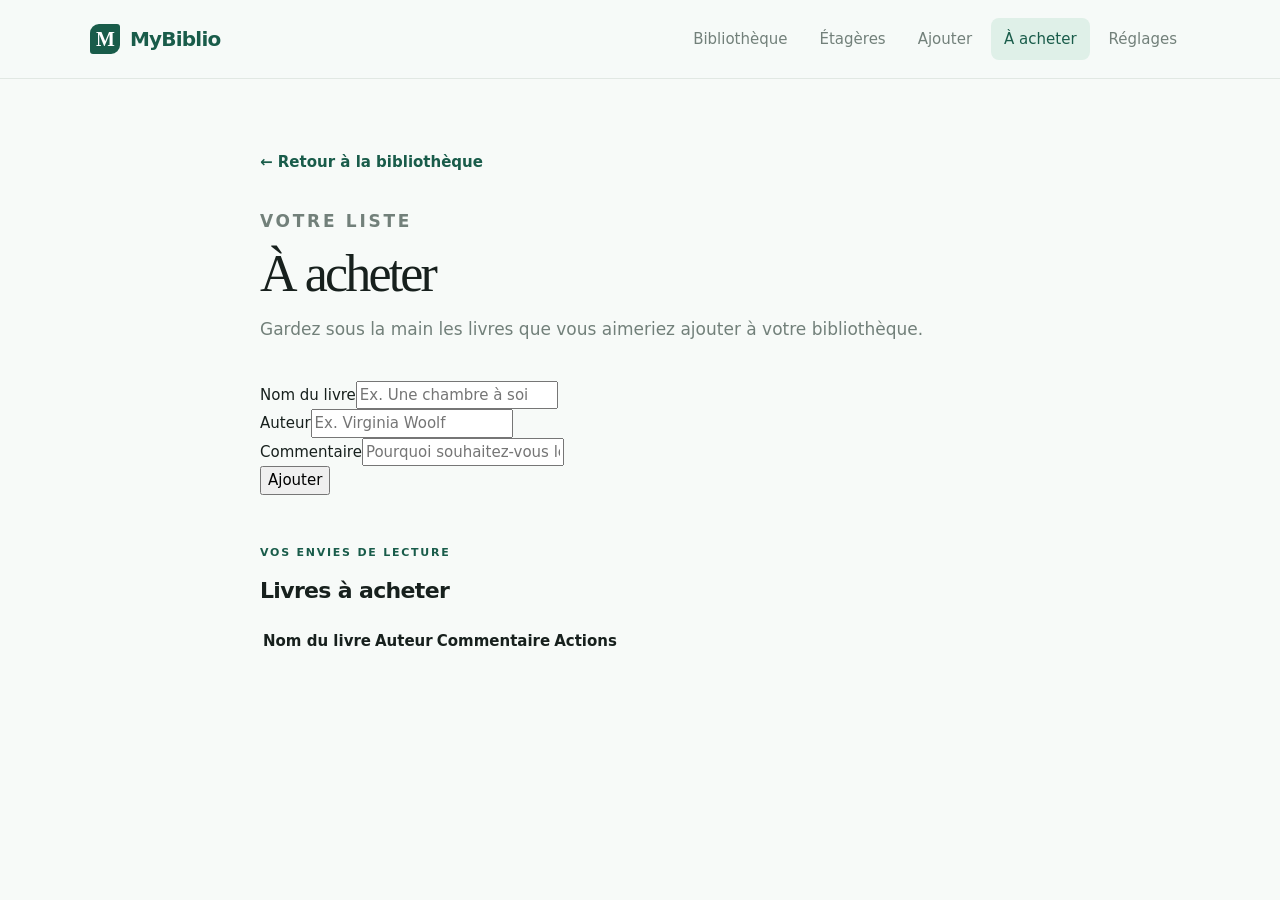
==== acheter.html @ f29f2131 "Add À acheter page" ====
<!doctype html>
<html lang="fr">
<head><meta charset="utf-8"><meta name="viewport" content="width=device-width,initial-scale=1"><title>MyBiblio — À acheter</title><link rel="stylesheet" href="styles.css"></head>
<body data-page="buy">
  <header class="site-header"><div class="container header-inner"><a class="brand" href="index.html"><span class="brand-mark">M</span> MyBiblio</a><nav aria-label="Navigation principale"><a data-nav="search" href="index.html">Bibliothèque</a><a data-nav="shelves" href="shelves.html">Étagères</a><a data-nav="add" href="add.html">Ajouter</a><a data-nav="buy" href="acheter.html">À acheter</a><a data-nav="settings" href="settings.html">Réglages</a></nav></div></header>
  <main class="container narrow purchase-page main-content">
    <a class="back-link" href="index.html">← Retour à la bibliothèque</a>
    <section class="page-intro"><p class="eyebrow">VOTRE LISTE</p><h1>À acheter</h1><p class="intro">Gardez sous la main les livres que vous aimeriez ajouter à votre bibliothèque.</p></section>
    <form id="purchase-form" class="purchase-form">
      <div class="field"><label for="purchase-title">Nom du livre</label><input id="purchase-title" name="title" required maxlength="160" placeholder="Ex. Une chambre à soi"></div>
      <div class="field"><label for="purchase-author">Auteur</label><input id="purchase-author" name="author" maxlength="120" placeholder="Ex. Virginia Woolf"></div>
      <div class="field"><label for="purchase-comment">Commentaire</label><input id="purchase-comment" name="comment" maxlength="300" placeholder="Pourquoi souhaitez-vous le lire ?"></div>
      <button class="button-primary" type="submit">Ajouter</button>
      <p id="purchase-message" class="form-message" role="status" aria-live="polite"></p>
    </form>
    <section aria-labelledby="purchase-list-title"><div class="section-heading"><div><p class="eyebrow">VOS ENVIES DE LECTURE</p><h2 id="purchase-list-title">Livres à acheter</h2></div><span id="purchase-count" class="muted"></span></div><div class="purchase-table-wrap"><table class="purchase-table"><thead><tr><th>Nom du livre</th><th>Auteur</th><th>Commentaire</th><th><span class="sr-only">Actions</span></th></tr></thead><tbody id="purchase-list"></tbody></table></div></section>
  </main>
  <script type="module" src="app.js"></script>
</body>
</html>
---- styles.css ----
:root { --ink:#17201d; --muted:#72807a; --line:#e1e8e3; --paper:#f7faf8; --green:#195c4a; --mint:#dff0e8; --orange:#e99a5b; }
* { box-sizing:border-box; }
body { margin:0; color:var(--ink); background:var(--paper); font:15px/1.5 Inter,ui-sans-serif,system-ui,-apple-system,"Segoe UI",sans-serif; }
a { color:inherit; text-decoration:none; } button,input,select { font:inherit; } button { cursor:pointer; }
.container { width:min(1100px,calc(100% - 40px)); margin:auto; }.narrow { max-width:760px; }.site-header { background:rgba(247,250,248,.94); border-bottom:1px solid var(--line); }.header-inner { min-height:78px; display:flex; align-items:center; justify-content:space-between; gap:32px; }.brand { color:var(--green); font-size:20px; font-weight:750; letter-spacing:-.04em; display:flex; align-items:center; gap:10px; }.brand-mark { display:grid; place-items:center; width:30px; height:30px; color:white; background:var(--green); border-radius:9px 3px 9px 3px; font-family:Georgia,serif; }.header-inner nav { display:flex; gap:6px; }.header-inner nav a { color:var(--muted); padding:10px 13px; border-radius:8px; }.header-inner nav a:hover,.header-inner nav a.active { color:var(--green); background:var(--mint); }.main-content { padding:72px 0 96px; }.hero { text-align:center; max-width:720px; margin:0 auto 90px; }.eyebrow { margin:0 0 13px; color:var(--green); font-size:11px; font-weight:800; letter-spacing:.16em; }.hero h1,.page-intro h1 { margin:0; font:500 clamp(42px,6vw,68px)/1.02 Georgia,serif; letter-spacing:-.055em; }.hero h1 em { color:var(--green); font-style:italic; }.intro,.page-intro p { color:var(--muted); font-size:17px; }.search-box { display:flex; align-items:center; gap:12px; text-align:left; margin:34px auto 13px; padding:7px 18px; max-width:600px; background:#fff; border:1px solid var(--line); border-radius:13px; box-shadow:0 12px 30px #244b3a0c; }.search-box span { color:var(--green); font-size:27px; }.search-box input { width:100%; border:0; outline:0; background:transparent; padding:13px 0; font-size:16px; }.search-footer { display:flex; justify-content:space-between; max-width:600px; margin:auto; color:var(--muted); font-size:13px; }.small-link { color:var(--green); font-weight:700; }.section-heading { display:flex; align-items:end; justify-content:space-between; gap:15px; margin-bottom:20px; }.section-heading h2,.settings-card h2 { margin:0; font-size:22px; letter-spacing:-.03em; }.count-pill { color:var(--green); background:var(--mint); padding:5px 11px; border-radius:20px; font-size:12px; }.book-grid { display:grid; grid-template-columns:repeat(2,minmax(0,1fr)); gap:14px; }.book-card { display:flex; gap:16px; padding:16px; background:#fff; border:1px solid var(--line); border-radius:12px; min-height:150px; }.book-cover { flex:0 0 62px; height:88px; display:grid; place-items:center; color:#fff; background:var(--cover); border-radius:4px 9px 9px 4px; font:28px Georgia,serif; box-shadow:4px 5px 0 #00000012; }.book-info { min-width:0; }.book-info h3 { margin:2px 0 5px; font:600 18px/1.2 Georgia,serif; }.author { margin:0 0 18px; color:var(--muted); }.book-meta { display:flex; flex-wrap:wrap; align-items:center; gap:8px; color:var(--muted); font-size:12px; }.status { padding:4px 8px; border-radius:5px; }.status-read { color:#21664e; background:#e0f3e8; }.status-reading { color:#9a5b1f; background:#fff0dc; }.status-to-read { color:#5f4d94; background:#eee8ff; }.empty-state { grid-column:1/-1; padding:40px 20px; text-align:center; color:var(--muted); border:1px dashed var(--line); border-radius:12px; }.empty-state strong { color:var(--ink); }.page-intro { margin-bottom:38px; }.page-intro h1 { font-size:52px; }.form-card,.settings-card { padding:30px; background:#fff; border:1px solid var(--line); border-radius:13px; margin-bottom:20px; }.form-card label { display:block; margin:18px 0 7px; font-weight:700; }.form-card label:first-child { margin-top:0; }.form-card label span { color:#c45d43; }.form-card input,.form-card select,.inline-form input { width:100%; padding:13px 14px; border:1px solid var(--line); border-radius:8px; outline:none; background:#fff; }.form-card input:focus,.form-card select:focus,.inline-form input:focus { border-color:var(--green); box-shadow:0 0 0 3px var(--mint); }.primary-button,.secondary-button { border:0; border-radius:8px; padding:12px 18px; font-weight:700; }.primary-button { width:100%; margin-top:26px; color:#fff; background:var(--green); }.primary-button:hover { background:#104837; }.secondary-button { color:var(--green); background:var(--mint); }.form-message { color:#217052; min-height:20px; }.shelves-layout { display:grid; grid-template-columns:270px 1fr; gap:40px; }.shelf-menu { display:flex; flex-direction:column; gap:5px; }.shelf-item { display:flex; justify-content:space-between; padding:13px 14px; color:var(--muted); background:none; border:0; border-radius:8px; text-align:left; }.shelf-item.selected,.shelf-item:hover { color:var(--green); background:var(--mint); }.shelf-item span { display:flex; align-items:center; gap:9px; }.shelf-item i,.settings-list i { width:9px; height:9px; display:inline-block; border-radius:50%; }.shelf-item b { font-size:12px; }.shelf-heading { align-items:start; }.shelf-heading p { margin:5px 0 0; color:var(--muted); font-size:13px; }.settings-list { list-style:none; padding:0; margin:0 0 18px; }.settings-list li { display:flex; justify-content:space-between; padding:13px 0; border-bottom:1px solid var(--line); }.settings-list li span { display:flex; gap:9px; align-items:center; }.inline-form { display:flex; gap:9px; }.text-button { padding:0; border:0; background:none; font-size:12px; font-weight:700; }.danger { color:#b75445; }.site-footer { padding:22px 0; color:var(--muted); border-top:1px solid var(--line); font-size:12px; }.back-link { display:inline-block; margin-bottom:35px; color:var(--green); font-weight:700; }
@media(max-width:700px) { .container { width:min(100% - 28px,1100px); }.header-inner { min-height:65px; }.header-inner nav { gap:0; }.header-inner nav a { padding:8px 6px; font-size:12px; }.brand { font-size:17px; }.main-content { padding:48px 0; }.hero { margin-bottom:60px; }.book-grid,.shelves-layout { grid-template-columns:1fr; }.shelves-layout { gap:24px; }.shelf-menu { display:grid; grid-template-columns:1fr 1fr; }.shelf-item { font-size:12px; }.form-card,.settings-card { padding:21px; } }
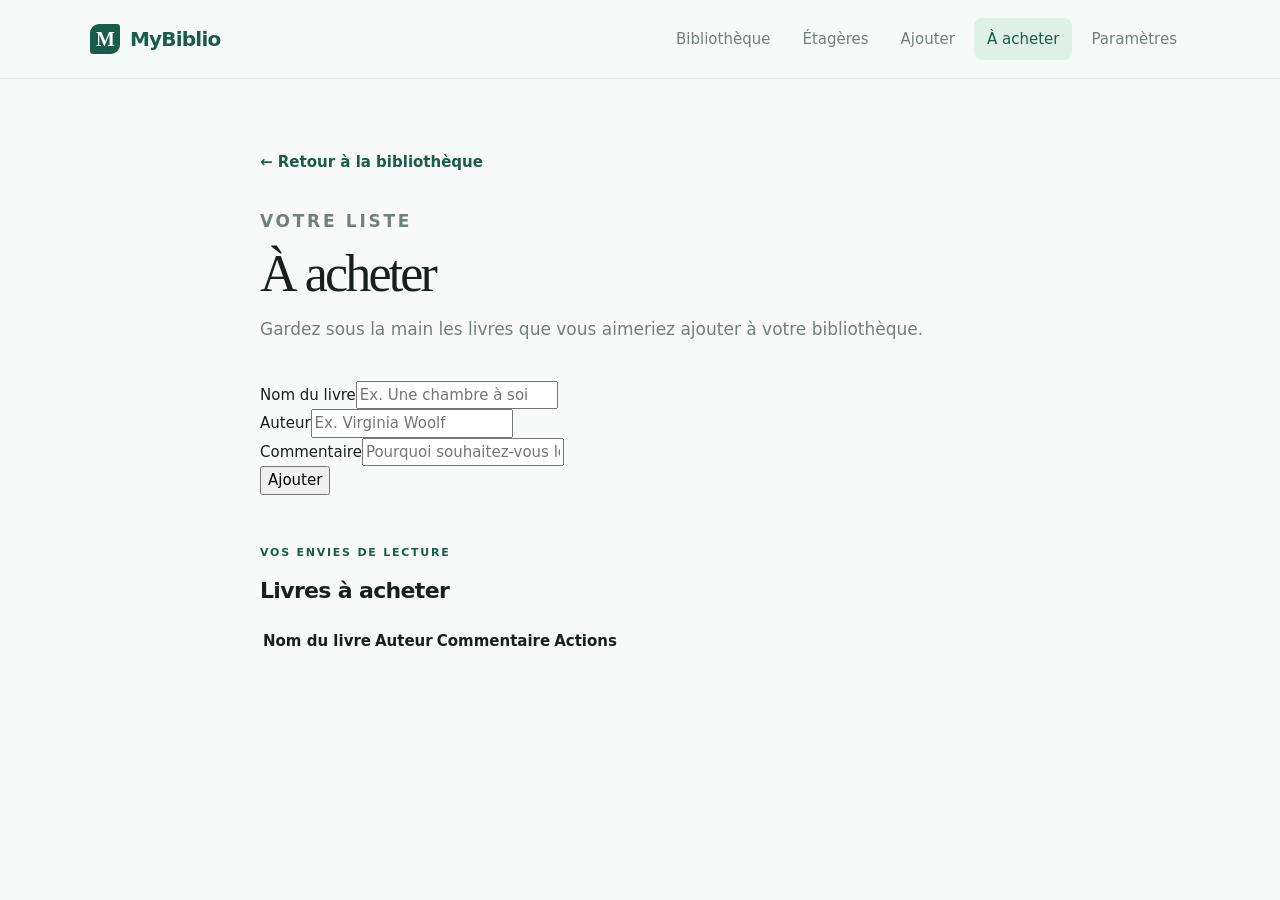
==== commit 4d3529f5: "Update acheter.html" ====
--- a/acheter.html
+++ b/acheter.html
@@ -2,7 +2,7 @@
 <html lang="fr">
 <head><meta charset="utf-8"><meta name="viewport" content="width=device-width,initial-scale=1"><title>MyBiblio — À acheter</title><link rel="stylesheet" href="styles.css"></head>
 <body data-page="buy">
-  <header class="site-header"><div class="container header-inner"><a class="brand" href="index.html"><span class="brand-mark">M</span> MyBiblio</a><nav aria-label="Navigation principale"><a data-nav="search" href="index.html">Bibliothèque</a><a data-nav="shelves" href="shelves.html">Étagères</a><a data-nav="add" href="add.html">Ajouter</a><a data-nav="buy" href="acheter.html">À acheter</a><a data-nav="settings" href="settings.html">Réglages</a></nav></div></header>
+  <header class="site-header"><div class="container header-inner"><a class="brand" href="index.html"><span class="brand-mark">M</span> MyBiblio</a><nav aria-label="Navigation principale"><a data-nav="search" href="index.html">Bibliothèque</a><a data-nav="shelves" href="shelves.html">Étagères</a><a data-nav="add" href="add.html">Ajouter</a><a data-nav="buy" href="acheter.html">À acheter</a><a data-nav="settings" href="settings.html">Paramètres</a></nav></div></header>
   <main class="container narrow purchase-page main-content">
     <a class="back-link" href="index.html">← Retour à la bibliothèque</a>
     <section class="page-intro"><p class="eyebrow">VOTRE LISTE</p><h1>À acheter</h1><p class="intro">Gardez sous la main les livres que vous aimeriez ajouter à votre bibliothèque.</p></section>
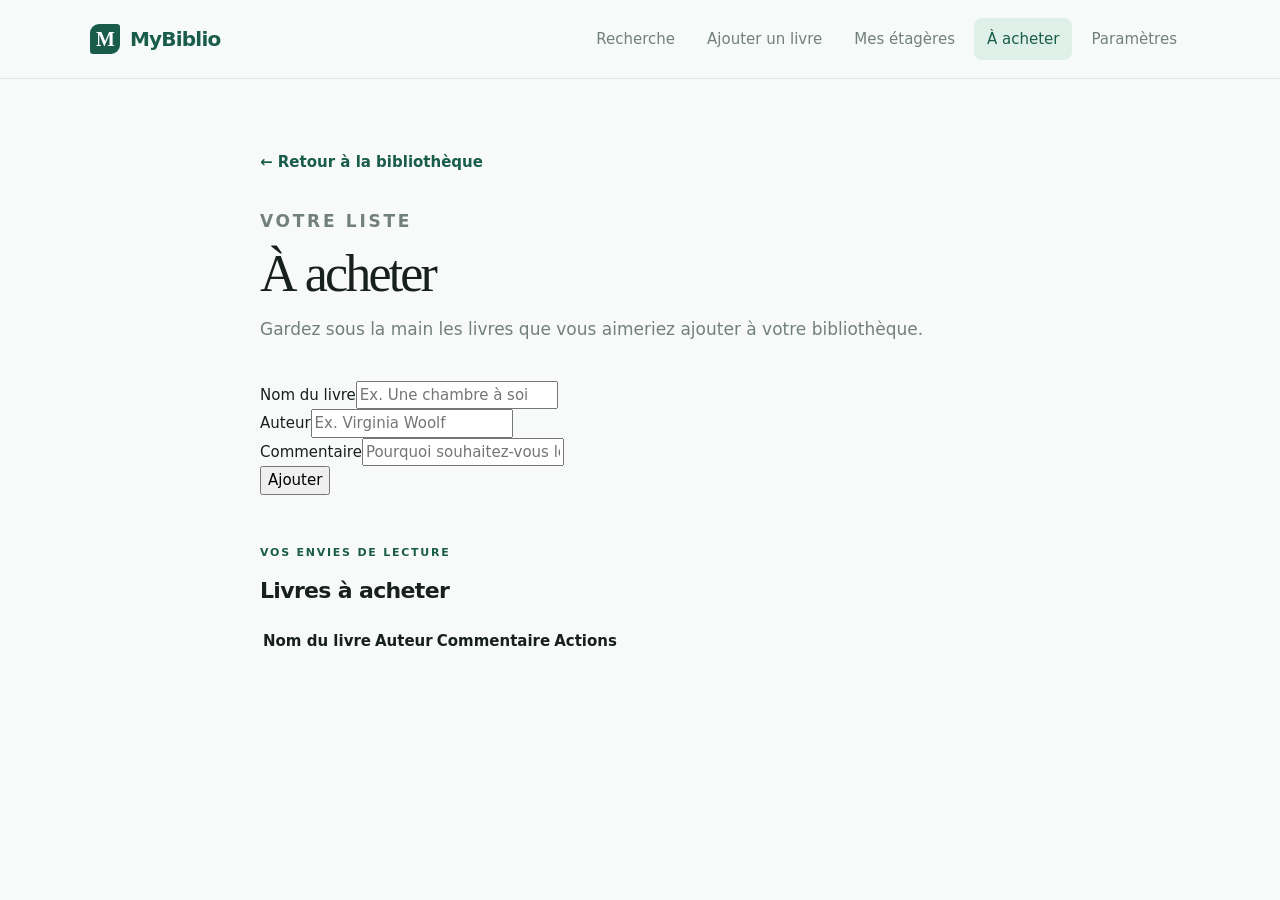
==== commit 10a333fb: "Update navigation links in acheter.html" ====
--- a/acheter.html
+++ b/acheter.html
@@ -2,7 +2,7 @@
 <html lang="fr">
 <head><meta charset="utf-8"><meta name="viewport" content="width=device-width,initial-scale=1"><title>MyBiblio — À acheter</title><link rel="stylesheet" href="styles.css"></head>
 <body data-page="buy">
-  <header class="site-header"><div class="container header-inner"><a class="brand" href="index.html"><span class="brand-mark">M</span> MyBiblio</a><nav aria-label="Navigation principale"><a data-nav="search" href="index.html">Bibliothèque</a><a data-nav="shelves" href="shelves.html">Étagères</a><a data-nav="add" href="add.html">Ajouter</a><a data-nav="buy" href="acheter.html">À acheter</a><a data-nav="settings" href="settings.html">Paramètres</a></nav></div></header>
+  <header class="site-header"><div class="container header-inner"><a class="brand" href="index.html"><span class="brand-mark">M</span> MyBiblio</a><nav aria-label="Navigation principale"><a data-nav="search" href="index.html">Recherche</a><a data-nav="add" href="add.html">Ajouter un livre</a><a data-nav="shelves" href="shelves.html">Mes étagères</a><a data-nav="buy" href="acheter.html">À acheter</a><a data-nav="settings" href="settings.html">Paramètres</a></nav></div></header>
   <main class="container narrow purchase-page main-content">
     <a class="back-link" href="index.html">← Retour à la bibliothèque</a>
     <section class="page-intro"><p class="eyebrow">VOTRE LISTE</p><h1>À acheter</h1><p class="intro">Gardez sous la main les livres que vous aimeriez ajouter à votre bibliothèque.</p></section>
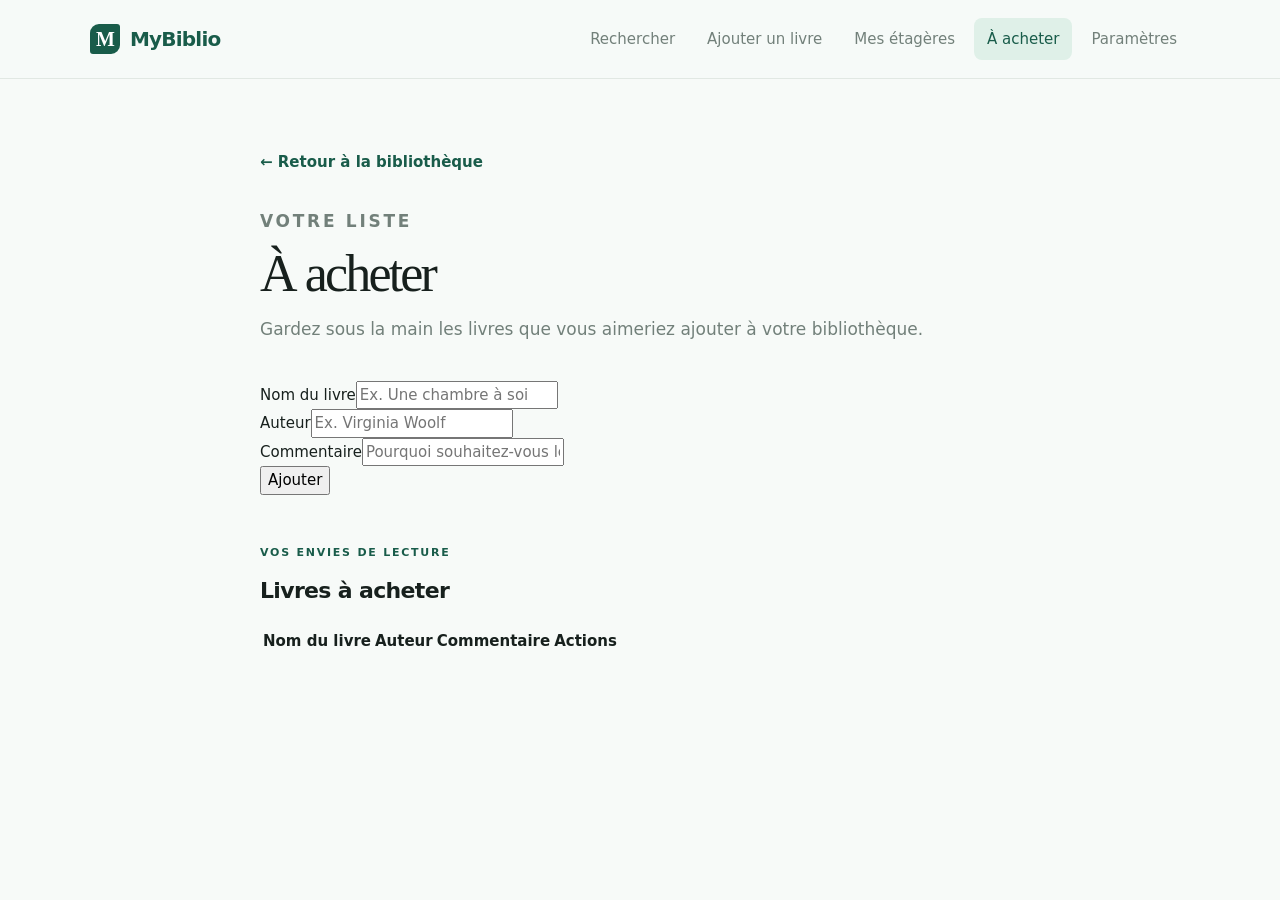
==== commit c0b841ac: "Update acheter.html" ====
--- a/acheter.html
+++ b/acheter.html
@@ -2,7 +2,7 @@
 <html lang="fr">
 <head><meta charset="utf-8"><meta name="viewport" content="width=device-width,initial-scale=1"><title>MyBiblio — À acheter</title><link rel="stylesheet" href="styles.css"></head>
 <body data-page="buy">
-  <header class="site-header"><div class="container header-inner"><a class="brand" href="index.html"><span class="brand-mark">M</span> MyBiblio</a><nav aria-label="Navigation principale"><a data-nav="search" href="index.html">Recherche</a><a data-nav="add" href="add.html">Ajouter un livre</a><a data-nav="shelves" href="shelves.html">Mes étagères</a><a data-nav="buy" href="acheter.html">À acheter</a><a data-nav="settings" href="settings.html">Paramètres</a></nav></div></header>
+  <header class="site-header"><div class="container header-inner"><a class="brand" href="index.html"><span class="brand-mark">M</span> MyBiblio</a><nav aria-label="Navigation principale"><a data-nav="search" href="index.html">Rechercher</a><a data-nav="add" href="add.html">Ajouter un livre</a><a data-nav="shelves" href="shelves.html">Mes étagères</a><a data-nav="buy" href="acheter.html">À acheter</a><a data-nav="settings" href="settings.html">Paramètres</a></nav></div></header>
   <main class="container narrow purchase-page main-content">
     <a class="back-link" href="index.html">← Retour à la bibliothèque</a>
     <section class="page-intro"><p class="eyebrow">VOTRE LISTE</p><h1>À acheter</h1><p class="intro">Gardez sous la main les livres que vous aimeriez ajouter à votre bibliothèque.</p></section>
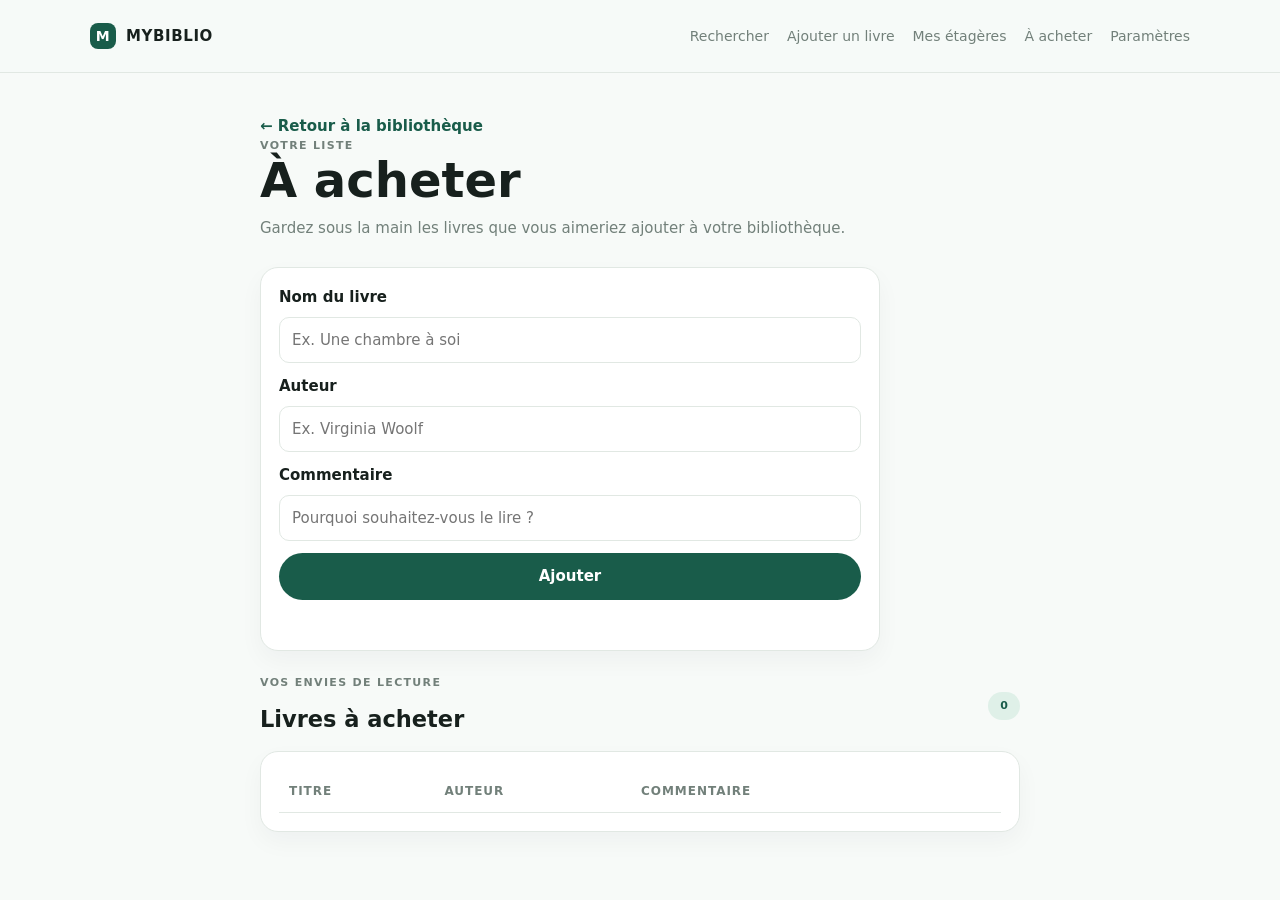
==== commit 7b938219: "Uniformiser le menu de navigation sur acheter.html" ====
--- a/acheter.html
+++ b/acheter.html
@@ -1,20 +1,76 @@
 <!doctype html>
 <html lang="fr">
-<head><meta charset="utf-8"><meta name="viewport" content="width=device-width,initial-scale=1"><title>MyBiblio — À acheter</title><link rel="stylesheet" href="styles.css"></head>
+<head>
+  <meta charset="utf-8">
+  <meta name="viewport" content="width=device-width,initial-scale=1">
+  <title>MyBiblio — À acheter</title>
+  <link rel="stylesheet" href="styles.css">
+</head>
 <body data-page="buy">
-  <header class="site-header"><div class="container header-inner"><a class="brand" href="index.html"><span class="brand-mark">M</span> MyBiblio</a><nav aria-label="Navigation principale"><a data-nav="search" href="index.html">Rechercher</a><a data-nav="add" href="add.html">Ajouter un livre</a><a data-nav="shelves" href="shelves.html">Mes étagères</a><a data-nav="buy" href="acheter.html">À acheter</a><a data-nav="settings" href="settings.html">Paramètres</a></nav></div></header>
+  <header class="site-header">
+    <div class="container header-inner">
+      <a class="brand" href="index.html">
+        <span class="brand-mark">M</span> MyBiblio
+      </a>
+      <nav aria-label="Navigation principale">
+        <a href="index.html" data-nav="search">Rechercher</a>
+        <a href="add.html" data-nav="add">Ajouter un livre</a>
+        <a href="shelves.html" data-nav="shelves">Mes étagères</a>
+        <a href="acheter.html" data-nav="buy">À acheter</a>
+        <a href="settings.html" data-nav="settings">Paramètres</a>
+      </nav>
+    </div>
+  </header>
+
   <main class="container narrow purchase-page main-content">
     <a class="back-link" href="index.html">← Retour à la bibliothèque</a>
-    <section class="page-intro"><p class="eyebrow">VOTRE LISTE</p><h1>À acheter</h1><p class="intro">Gardez sous la main les livres que vous aimeriez ajouter à votre bibliothèque.</p></section>
+    <section class="page-intro">
+      <p class="eyebrow">VOTRE LISTE</p>
+      <h1>À acheter</h1>
+      <p class="intro">Gardez sous la main les livres que vous aimeriez ajouter à votre bibliothèque.</p>
+    </section>
+
     <form id="purchase-form" class="purchase-form">
-      <div class="field"><label for="purchase-title">Nom du livre</label><input id="purchase-title" name="title" required maxlength="160" placeholder="Ex. Une chambre à soi"></div>
-      <div class="field"><label for="purchase-author">Auteur</label><input id="purchase-author" name="author" maxlength="120" placeholder="Ex. Virginia Woolf"></div>
-      <div class="field"><label for="purchase-comment">Commentaire</label><input id="purchase-comment" name="comment" maxlength="300" placeholder="Pourquoi souhaitez-vous le lire ?"></div>
+      <div class="field">
+        <label for="purchase-title">Nom du livre</label>
+        <input id="purchase-title" name="title" required maxlength="160" placeholder="Ex. Une chambre à soi">
+      </div>
+      <div class="field">
+        <label for="purchase-author">Auteur</label>
+        <input id="purchase-author" name="author" maxlength="120" placeholder="Ex. Virginia Woolf">
+      </div>
+      <div class="field">
+        <label for="purchase-comment">Commentaire</label>
+        <input id="purchase-comment" name="comment" maxlength="300" placeholder="Pourquoi souhaitez-vous le lire ?">
+      </div>
       <button class="button-primary" type="submit">Ajouter</button>
       <p id="purchase-message" class="form-message" role="status" aria-live="polite"></p>
     </form>
-    <section aria-labelledby="purchase-list-title"><div class="section-heading"><div><p class="eyebrow">VOS ENVIES DE LECTURE</p><h2 id="purchase-list-title">Livres à acheter</h2></div><span id="purchase-count" class="muted"></span></div><div class="purchase-table-wrap"><table class="purchase-table"><thead><tr><th>Nom du livre</th><th>Auteur</th><th>Commentaire</th><th><span class="sr-only">Actions</span></th></tr></thead><tbody id="purchase-list"></tbody></table></div></section>
+
+    <section aria-labelledby="purchase-list-title">
+      <div class="section-heading">
+        <div>
+          <p class="eyebrow">VOS ENVIES DE LECTURE</p>
+          <h2 id="purchase-list-title">Livres à acheter</h2>
+        </div>
+        <span id="purchase-count" class="count-pill">0</span>
+      </div>
+      <div class="purchase-table-wrap">
+        <table class="purchase-table">
+          <thead>
+            <tr>
+              <th>Titre</th>
+              <th>Auteur</th>
+              <th>Commentaire</th>
+              <th aria-label="Actions"></th>
+            </tr>
+          </thead>
+          <tbody id="purchase-list"></tbody>
+        </table>
+      </div>
+    </section>
   </main>
+
   <script type="module" src="app.js"></script>
 </body>
 </html>
--- a/styles.css
+++ b/styles.css
@@ -1,6 +1,317 @@
-:root { --ink:#17201d; --muted:#72807a; --line:#e1e8e3; --paper:#f7faf8; --green:#195c4a; --mint:#dff0e8; --orange:#e99a5b; }
-* { box-sizing:border-box; }
-body { margin:0; color:var(--ink); background:var(--paper); font:15px/1.5 Inter,ui-sans-serif,system-ui,-apple-system,"Segoe UI",sans-serif; }
-a { color:inherit; text-decoration:none; } button,input,select { font:inherit; } button { cursor:pointer; }
-.container { width:min(1100px,calc(100% - 40px)); margin:auto; }.narrow { max-width:760px; }.site-header { background:rgba(247,250,248,.94); border-bottom:1px solid var(--line); }.header-inner { min-height:78px; display:flex; align-items:center; justify-content:space-between; gap:32px; }.brand { color:var(--green); font-size:20px; font-weight:750; letter-spacing:-.04em; display:flex; align-items:center; gap:10px; }.brand-mark { display:grid; place-items:center; width:30px; height:30px; color:white; background:var(--green); border-radius:9px 3px 9px 3px; font-family:Georgia,serif; }.header-inner nav { display:flex; gap:6px; }.header-inner nav a { color:var(--muted); padding:10px 13px; border-radius:8px; }.header-inner nav a:hover,.header-inner nav a.active { color:var(--green); background:var(--mint); }.main-content { padding:72px 0 96px; }.hero { text-align:center; max-width:720px; margin:0 auto 90px; }.eyebrow { margin:0 0 13px; color:var(--green); font-size:11px; font-weight:800; letter-spacing:.16em; }.hero h1,.page-intro h1 { margin:0; font:500 clamp(42px,6vw,68px)/1.02 Georgia,serif; letter-spacing:-.055em; }.hero h1 em { color:var(--green); font-style:italic; }.intro,.page-intro p { color:var(--muted); font-size:17px; }.search-box { display:flex; align-items:center; gap:12px; text-align:left; margin:34px auto 13px; padding:7px 18px; max-width:600px; background:#fff; border:1px solid var(--line); border-radius:13px; box-shadow:0 12px 30px #244b3a0c; }.search-box span { color:var(--green); font-size:27px; }.search-box input { width:100%; border:0; outline:0; background:transparent; padding:13px 0; font-size:16px; }.search-footer { display:flex; justify-content:space-between; max-width:600px; margin:auto; color:var(--muted); font-size:13px; }.small-link { color:var(--green); font-weight:700; }.section-heading { display:flex; align-items:end; justify-content:space-between; gap:15px; margin-bottom:20px; }.section-heading h2,.settings-card h2 { margin:0; font-size:22px; letter-spacing:-.03em; }.count-pill { color:var(--green); background:var(--mint); padding:5px 11px; border-radius:20px; font-size:12px; }.book-grid { display:grid; grid-template-columns:repeat(2,minmax(0,1fr)); gap:14px; }.book-card { display:flex; gap:16px; padding:16px; background:#fff; border:1px solid var(--line); border-radius:12px; min-height:150px; }.book-cover { flex:0 0 62px; height:88px; display:grid; place-items:center; color:#fff; background:var(--cover); border-radius:4px 9px 9px 4px; font:28px Georgia,serif; box-shadow:4px 5px 0 #00000012; }.book-info { min-width:0; }.book-info h3 { margin:2px 0 5px; font:600 18px/1.2 Georgia,serif; }.author { margin:0 0 18px; color:var(--muted); }.book-meta { display:flex; flex-wrap:wrap; align-items:center; gap:8px; color:var(--muted); font-size:12px; }.status { padding:4px 8px; border-radius:5px; }.status-read { color:#21664e; background:#e0f3e8; }.status-reading { color:#9a5b1f; background:#fff0dc; }.status-to-read { color:#5f4d94; background:#eee8ff; }.empty-state { grid-column:1/-1; padding:40px 20px; text-align:center; color:var(--muted); border:1px dashed var(--line); border-radius:12px; }.empty-state strong { color:var(--ink); }.page-intro { margin-bottom:38px; }.page-intro h1 { font-size:52px; }.form-card,.settings-card { padding:30px; background:#fff; border:1px solid var(--line); border-radius:13px; margin-bottom:20px; }.form-card label { display:block; margin:18px 0 7px; font-weight:700; }.form-card label:first-child { margin-top:0; }.form-card label span { color:#c45d43; }.form-card input,.form-card select,.inline-form input { width:100%; padding:13px 14px; border:1px solid var(--line); border-radius:8px; outline:none; background:#fff; }.form-card input:focus,.form-card select:focus,.inline-form input:focus { border-color:var(--green); box-shadow:0 0 0 3px var(--mint); }.primary-button,.secondary-button { border:0; border-radius:8px; padding:12px 18px; font-weight:700; }.primary-button { width:100%; margin-top:26px; color:#fff; background:var(--green); }.primary-button:hover { background:#104837; }.secondary-button { color:var(--green); background:var(--mint); }.form-message { color:#217052; min-height:20px; }.shelves-layout { display:grid; grid-template-columns:270px 1fr; gap:40px; }.shelf-menu { display:flex; flex-direction:column; gap:5px; }.shelf-item { display:flex; justify-content:space-between; padding:13px 14px; color:var(--muted); background:none; border:0; border-radius:8px; text-align:left; }.shelf-item.selected,.shelf-item:hover { color:var(--green); background:var(--mint); }.shelf-item span { display:flex; align-items:center; gap:9px; }.shelf-item i,.settings-list i { width:9px; height:9px; display:inline-block; border-radius:50%; }.shelf-item b { font-size:12px; }.shelf-heading { align-items:start; }.shelf-heading p { margin:5px 0 0; color:var(--muted); font-size:13px; }.settings-list { list-style:none; padding:0; margin:0 0 18px; }.settings-list li { display:flex; justify-content:space-between; padding:13px 0; border-bottom:1px solid var(--line); }.settings-list li span { display:flex; gap:9px; align-items:center; }.inline-form { display:flex; gap:9px; }.text-button { padding:0; border:0; background:none; font-size:12px; font-weight:700; }.danger { color:#b75445; }.site-footer { padding:22px 0; color:var(--muted); border-top:1px solid var(--line); font-size:12px; }.back-link { display:inline-block; margin-bottom:35px; color:var(--green); font-weight:700; }
-@media(max-width:700px) { .container { width:min(100% - 28px,1100px); }.header-inner { min-height:65px; }.header-inner nav { gap:0; }.header-inner nav a { padding:8px 6px; font-size:12px; }.brand { font-size:17px; }.main-content { padding:48px 0; }.hero { margin-bottom:60px; }.book-grid,.shelves-layout { grid-template-columns:1fr; }.shelves-layout { gap:24px; }.shelf-menu { display:grid; grid-template-columns:1fr 1fr; }.shelf-item { font-size:12px; }.form-card,.settings-card { padding:21px; } }
+:root {
+  --ink: #17201d;
+  --muted: #72807a;
+  --line: #e1e8e3;
+  --paper: #f7faf8;
+  --green: #195c4a;
+  --mint: #dff0e8;
+  --orange: #e99a5b;
+  --danger: #b42318;
+}
+
+* { box-sizing: border-box; }
+body { margin: 0; color: var(--ink); background: var(--paper); font: 15px/1.5 Inter, ui-sans-serif, system-ui, -apple-system, "Segoe UI", sans-serif; }
+a { color: inherit; text-decoration: none; }
+button, input, select, textarea { font: inherit; }
+button { cursor: pointer; }
+.container { width: min(1100px, calc(100% - 40px)); margin: auto; }
+.narrow { max-width: 760px; }
+.site-header { background: rgba(247,250,248,.94); border-bottom: 1px solid var(--line); }
+.header-inner { min-height: 72px; display: flex; align-items: center; justify-content: space-between; gap: 20px; }
+.brand { display: inline-flex; align-items: center; gap: 10px; font-weight: 700; letter-spacing: .04em; text-transform: uppercase; }
+.brand-mark { display: inline-flex; align-items: center; justify-content: center; width: 26px; height: 26px; border-radius: 8px; background: var(--green); color: #fff; font-size: 14px; }
+.header-inner nav { display: flex; align-items: center; flex-wrap: wrap; gap: 18px; }
+.header-inner nav a { color: var(--muted); font-size: 14px; }
+.header-inner nav a.active { color: var(--ink); font-weight: 600; }
+.main-content { padding: 42px 0 64px; }
+.hero { padding: 30px 0 18px; }
+.eyebrow { margin: 0 0 12px; color: var(--muted); font-size: 11px; font-weight: 700; letter-spacing: .12em; text-transform: uppercase; }
+.hero h1, .page-intro h1, .page-intro h2 { margin: 0 0 10px; font-size: clamp(2rem, 4vw, 3rem); line-height: 1.1; }
+.intro, .page-intro p { color: var(--muted); margin: 0; }
+.page-intro { margin-bottom: 28px; }
+.search-box { margin-top: 22px; display: flex; align-items: center; gap: 10px; background: #fff; border: 1px solid var(--line); border-radius: 14px; padding: 14px 16px; box-shadow: 0 10px 24px rgba(15,23,42,0.06); }
+.search-box span { color: var(--muted); font-size: 1.25rem; }
+.search-box input { flex: 1; border: 0; background: transparent; outline: 0; font-size: 1rem; }
+.filter-row { display: flex; align-items: center; gap: 0.75rem; margin: 1rem 0; }
+.filter-row label { font-weight: 600; margin: 0; }
+.filter-row select { padding: 0.5rem 0.75rem; border: 1px solid #d1d5db; border-radius: 0.5rem; background: white; }
+.search-footer { margin-top: 12px; display: flex; justify-content: space-between; color: var(--muted); }
+.small-link, .helper-text a, .back-link { color: var(--green); font-weight: 600; }
+.section-heading { display: flex; align-items: center; justify-content: space-between; gap: 16px; margin: 24px 0 14px; }
+.section-heading h2 { margin: 0; }
+.count-pill { display: inline-flex; align-items: center; justify-content: center; min-width: 32px; padding: 6px 10px; border-radius: 999px; background: var(--mint); color: var(--green); font-weight: 700; font-size: 11px; }
+.book-grid { display: grid; grid-template-columns: repeat(auto-fill, minmax(180px, 1fr)); gap: 14px; }
+.book-card { position: relative; overflow: hidden; display: flex; flex-direction: column; background: #fff; border: 1px solid var(--line); border-radius: 18px; box-shadow: 0 8px 18px rgba(15,23,42,0.04); transition: all 0.2s ease; }
+.book-cover { width: 100%; height: 66.666%; display: flex; align-items: center; justify-content: center; background: linear-gradient(135deg, var(--cover, #334155), rgba(255,255,255,.2)); color: #f8f8f8; font-size: 3rem; font-weight: 700; }
+.book-cover img { width: 100%; height: 100%; object-fit: cover; }
+.book-info { padding: 12px 14px; height: 33.333%; display: flex; flex-direction: column; justify-content: flex-start; }
+.book-info h3 { margin: 0 0 8px 0; font-size: 0.95rem; font-weight: 700; line-height: 1.3; white-space: nowrap; overflow: hidden; text-overflow: ellipsis; }
+.book-info h3:hover { white-space: normal; overflow: visible; }
+.book-info p.muted { margin: 0; font-size: 0.8rem; color: var(--muted); line-height: 1.2; white-space: nowrap; overflow: hidden; text-overflow: ellipsis; }
+.book-info .meta { display: none; }
+.book-meta, .meta { margin-top: 8px; color: var(--muted); font-size: .85rem; flex: 1; }
+.book-tags, .tags { display: flex; flex-wrap: wrap; gap: 6px; margin-top: auto; }
+.tag { display: inline-block; padding: 5px 8px; border-radius: 999px; background: var(--mint); color: var(--green); font-size: 11px; font-weight: 700; }
+.muted { color: var(--muted); }
+.shelves-layout { display: grid; grid-template-columns: 220px 1fr; gap: 28px; align-items: start; }
+.shelf-menu { display: flex; flex-direction: column; gap: 8px; }
+.shelf-item { display: flex; justify-content: space-between; gap: 12px; width: 100%; padding: 10px 12px; border: 1px solid transparent; border-radius: 10px; background: transparent; color: var(--ink); }
+.shelf-item:hover, .shelf-item.selected { background: var(--mint); color: var(--green); }
+#shelf-books { display: grid; grid-template-columns: repeat(auto-fit, minmax(180px, 1fr)); gap: 14px; width: 100%; }
+.form-card, .settings-card, .purchase-form, .purchase-table-wrap { background: #fff; border: 1px solid var(--line); border-radius: 18px; padding: 18px; box-shadow: 0 10px 24px rgba(15,23,42,0.04); }
+.form-card, .purchase-form { display: grid; gap: 12px; }
+.field { display: grid; gap: 8px; }
+label { font-weight: 600; }
+input, select, textarea { width: 100%; border: 1px solid var(--line); border-radius: 10px; padding: 11px 12px; background: #fff; color: var(--ink); }
+input:focus, select:focus, textarea:focus { outline: 0; border-color: var(--green); box-shadow: 0 0 0 3px rgba(25,92,74,.12); }
+.primary-button, .button-primary { border: 0; border-radius: 999px; padding: 12px 18px; background: var(--green); color: #fff; font-weight: 700; }
+.secondary-button { border: 0; border-radius: 999px; padding: 10px 14px; background: var(--mint); color: var(--green); font-weight: 700; }
+.text-button { border: 1px solid transparent; border-radius: 8px; padding: 6px 8px; background: transparent; color: var(--ink); }
+.text-button.danger, .danger { color: var(--danger); }
+.danger-button { border: 0; border-radius: 999px; padding: 12px 18px; background: var(--danger); color: #fff; font-weight: 700; }
+.form-message, #shelf-message { min-height: 20px; color: var(--muted); margin: 0; }
+.settings-list { list-style: none; padding: 0; margin: 0; display: grid; gap: 12px; }
+.settings-shelf-row { display: flex; align-items: center; gap: 12px; padding: 8px 0; border-bottom: 1px solid var(--line); }
+.shelf-color { width: 12px; height: 12px; flex: 0 0 auto; border-radius: 50%; display: inline-block; }
+.shelf-name { flex: 1; min-width: 0; text-align: left; font-weight: 600; }
+.rename-shelf-form { display: flex; align-items: center; gap: 8px; flex: 1; min-width: 0; }
+.rename-shelf-form input { flex: 1; min-width: 0; }
+.shelf-actions { display: flex; align-items: center; gap: 8px; margin-left: auto; }
+.sr-only { position: absolute; width: 1px; height: 1px; padding: 0; margin: -1px; overflow: hidden; clip: rect(0,0,0,0); white-space: nowrap; border: 0; }
+[hidden] { display: none !important; }
+.purchase-page .purchase-form { max-width: 620px; }
+.purchase-table-wrap { overflow: auto; }
+.purchase-table { width: 100%; border-collapse: collapse; }
+.purchase-table th, .purchase-table td { text-align: left; padding: 12px 10px; border-bottom: 1px solid var(--line); vertical-align: top; }
+.purchase-table th { color: var(--muted); font-size: 12px; text-transform: uppercase; letter-spacing: .08em; }
+.form-message, #shelf-message { min-height: 20px; color: var(--muted); margin: 0; }
+.site-footer { padding: 24px 0 28px; color: var(--muted); text-align: center; }
+.book-actions {
+  position: absolute;
+  top: 8px;
+  right: 8px;
+  display: flex;
+  gap: 8px;
+  z-index: 5;
+}
+.action-button {
+  display: inline-flex;
+  align-items: center;
+  justify-content: center;
+  width: 36px;
+  height: 36px;
+  padding: 0;
+  border: none;
+  border-radius: 8px;
+  cursor: pointer;
+  background: rgba(255,255,255,0.92);
+  color: var(--ink);
+  box-shadow: 0 1px 2px rgba(0,0,0,0.06);
+}
+.action-button svg { display: block; width: 18px; height: 18px; }
+.action-button.edit { background: rgba(255,255,255,0.95); color: #0f172a; }
+.action-button.delete { background: #dc2626; color: #fff; }
+.action-button:focus { outline: 3px solid rgba(59,130,246,0.25); outline-offset: 2px; }
+
+/* Styles pour la page de détail du livre */
+.book-card-link {
+  text-decoration: none;
+  color: inherit;
+  display: block;
+}
+
+.book-card-link:hover {
+  text-decoration: none;
+}
+
+.book-card-link:hover .book-card {
+  transform: translateY(-2px);
+  box-shadow: 0 12px 24px rgba(15,23,42,0.12);
+}
+
+.book-detail-container {
+  display: grid;
+  grid-template-columns: 280px 1fr;
+  gap: 48px;
+  align-items: start;
+}
+
+.book-detail-cover-section {
+  position: sticky;
+  top: 20px;
+}
+
+.book-detail-cover {
+  width: 280px;
+  height: 400px;
+  border-radius: 16px;
+  overflow: hidden;
+  box-shadow: 0 10px 32px rgba(15,23,42,0.15);
+  background: #f0f0f0;
+  display: flex;
+  align-items: center;
+  justify-content: center;
+}
+
+.book-detail-info {
+  padding: 12px 0;
+}
+
+.book-detail-info h1 {
+  margin: 0 0 8px 0;
+  font-size: 2rem;
+  line-height: 1.2;
+}
+
+.book-detail-meta {
+  display: grid;
+  gap: 16px;
+  margin: 24px 0;
+  padding: 16px;
+  background: var(--mint);
+  border-radius: 12px;
+}
+
+.meta-item {
+  display: flex;
+  flex-direction: column;
+  gap: 4px;
+}
+
+.meta-item strong {
+  font-weight: 600;
+  color: var(--green);
+}
+
+.book-detail-actions {
+  display: flex;
+  gap: 12px;
+  margin-top: 28px;
+}
+
+.book-detail-actions button {
+  flex: 1;
+  padding: 12px 16px;
+  border: none;
+  border-radius: 10px;
+  font-weight: 600;
+  cursor: pointer;
+  transition: all 0.2s ease;
+}
+
+.book-detail-actions .primary-button {
+  background: #f0f0f0;
+  color: var(--ink);
+  border: 2px solid var(--line);
+}
+
+.book-detail-actions .primary-button:hover {
+  background: #e8e8e8;
+  border-color: #ccc;
+}
+
+.book-detail-actions .danger-button {
+  background: var(--danger);
+  color: #fff;
+}
+
+.book-detail-actions .danger-button:hover {
+  background: #a91e1e;
+}
+
+/* Modal styles */
+.modal-overlay {
+  position: fixed;
+  top: 0;
+  left: 0;
+  right: 0;
+  bottom: 0;
+  background: rgba(0,0,0,0.5);
+  z-index: 999;
+}
+
+.modal {
+  position: fixed;
+  top: 50%;
+  left: 50%;
+  transform: translate(-50%, -50%);
+  z-index: 1000;
+  background: white;
+  border-radius: 16px;
+  box-shadow: 0 20px 48px rgba(0,0,0,0.2);
+  max-width: 400px;
+  width: 90%;
+}
+
+.modal-content {
+  padding: 28px;
+}
+
+.modal-content h2 {
+  margin: 0 0 12px 0;
+  font-size: 1.4rem;
+}
+
+.modal-content p {
+  margin: 0 0 24px 0;
+  color: var(--muted);
+  line-height: 1.6;
+}
+
+.modal-actions {
+  display: flex;
+  gap: 12px;
+}
+
+.modal-actions button {
+  flex: 1;
+  padding: 10px 16px;
+  border: none;
+  border-radius: 8px;
+  font-weight: 600;
+  cursor: pointer;
+}
+
+.modal-actions .danger-button {
+  background: var(--danger);
+  color: white;
+}
+
+.modal-actions .secondary-button {
+  background: var(--mint);
+  color: var(--green);
+}
+
+@media (max-width: 700px) {
+  .container { width: min(100% - 28px, 1100px); }
+  .header-inner { min-height: 65px; align-items: flex-start; padding: 12px 0; flex-direction: column; }
+  .header-inner nav { gap: 0; }
+  .header-inner nav a { padding: 8px 6px; font-size: 12px; }
+  .main-content { padding-top: 28px; }
+  .shelves-layout { grid-template-columns: 1fr; }
+  .shelf-menu { display: grid; grid-template-columns: repeat(2, minmax(0, 1fr)); }
+  .inline-form { flex-direction: column; }
+  #shelf-books { max-width: 100%; }
+
+  .book-detail-container {
+    grid-template-columns: 1fr;
+    gap: 24px;
+  }
+
+  .book-detail-cover-section {
+    position: static;
+  }
+
+  .book-detail-cover {
+    width: 100%;
+    height: 300px;
+  }
+
+  .book-detail-info h1 {
+    font-size: 1.5rem;
+  }
+
+  .book-detail-actions {
+    flex-direction: column;
+  }
+}
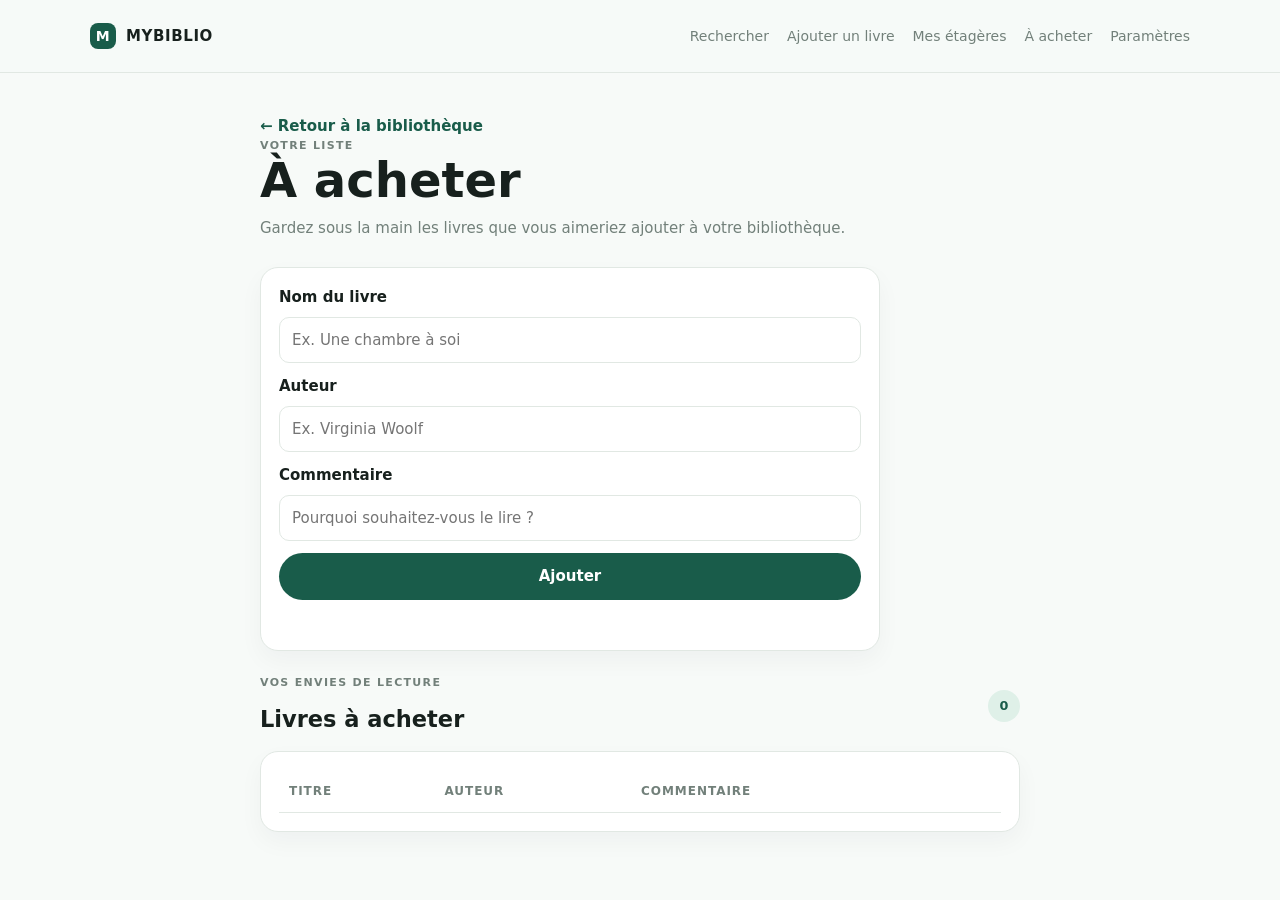
==== commit 5fb23bc5: "Implement role-based read-only UI and per-user library filtering" ====
--- a/acheter.html
+++ b/acheter.html
@@ -7,70 +7,26 @@
   <link rel="stylesheet" href="styles.css">
 </head>
 <body data-page="buy">
-  <header class="site-header">
-    <div class="container header-inner">
-      <a class="brand" href="index.html">
-        <span class="brand-mark">M</span> MyBiblio
-      </a>
-      <nav aria-label="Navigation principale">
-        <a href="index.html" data-nav="search">Rechercher</a>
-        <a href="add.html" data-nav="add">Ajouter un livre</a>
-        <a href="shelves.html" data-nav="shelves">Mes étagères</a>
-        <a href="acheter.html" data-nav="buy">À acheter</a>
-        <a href="settings.html" data-nav="settings">Paramètres</a>
-      </nav>
-    </div>
-  </header>
-
+  <header class="site-header"><div class="container header-inner">
+    <a class="brand" href="index.html"><span class="brand-mark">M</span> MyBiblio</a>
+    <nav aria-label="Navigation principale">
+      <a href="index.html" data-nav="search">Rechercher</a><a href="add.html" data-nav="add">Ajouter un livre</a><a href="shelves.html" data-nav="shelves">Mes étagères</a><a href="acheter.html" data-nav="buy">À acheter</a><a href="settings.html" data-nav="settings">Paramètres</a>
+    </nav>
+  </div></header>
   <main class="container narrow purchase-page main-content">
     <a class="back-link" href="index.html">← Retour à la bibliothèque</a>
-    <section class="page-intro">
-      <p class="eyebrow">VOTRE LISTE</p>
-      <h1>À acheter</h1>
-      <p class="intro">Gardez sous la main les livres que vous aimeriez ajouter à votre bibliothèque.</p>
-    </section>
-
+    <section class="page-intro"><p class="eyebrow">VOTRE LISTE</p><h1>À acheter</h1><p class="intro">Gardez sous la main les livres que vous aimeriez ajouter à votre bibliothèque.</p></section>
     <form id="purchase-form" class="purchase-form">
-      <div class="field">
-        <label for="purchase-title">Nom du livre</label>
-        <input id="purchase-title" name="title" required maxlength="160" placeholder="Ex. Une chambre à soi">
-      </div>
-      <div class="field">
-        <label for="purchase-author">Auteur</label>
-        <input id="purchase-author" name="author" maxlength="120" placeholder="Ex. Virginia Woolf">
-      </div>
-      <div class="field">
-        <label for="purchase-comment">Commentaire</label>
-        <input id="purchase-comment" name="comment" maxlength="300" placeholder="Pourquoi souhaitez-vous le lire ?">
-      </div>
-      <button class="button-primary" type="submit">Ajouter</button>
-      <p id="purchase-message" class="form-message" role="status" aria-live="polite"></p>
+      <div class="field"><label for="purchase-title">Nom du livre</label><input id="purchase-title" name="title" required maxlength="160" placeholder="Ex. Une chambre à soi"></div>
+      <div class="field"><label for="purchase-author">Auteur</label><input id="purchase-author" name="author" maxlength="120" placeholder="Ex. Virginia Woolf"></div>
+      <div class="field"><label for="purchase-comment">Commentaire</label><input id="purchase-comment" name="comment" maxlength="300" placeholder="Pourquoi souhaitez-vous le lire ?"></div>
+      <button class="button-primary" type="submit">Ajouter</button><p id="purchase-message" class="form-message" role="status" aria-live="polite"></p>
     </form>
-
-    <section aria-labelledby="purchase-list-title">
-      <div class="section-heading">
-        <div>
-          <p class="eyebrow">VOS ENVIES DE LECTURE</p>
-          <h2 id="purchase-list-title">Livres à acheter</h2>
-        </div>
-        <span id="purchase-count" class="count-pill">0</span>
-      </div>
-      <div class="purchase-table-wrap">
-        <table class="purchase-table">
-          <thead>
-            <tr>
-              <th>Titre</th>
-              <th>Auteur</th>
-              <th>Commentaire</th>
-              <th aria-label="Actions"></th>
-            </tr>
-          </thead>
-          <tbody id="purchase-list"></tbody>
-        </table>
-      </div>
+    <section aria-labelledby="purchase-list-title"><div class="section-heading"><div><p class="eyebrow">VOS ENVIES DE LECTURE</p><h2 id="purchase-list-title">Livres à acheter</h2></div><span id="purchase-count" class="count-pill">0</span></div>
+      <div class="purchase-table-wrap"><table class="purchase-table"><thead><tr><th>Titre</th><th>Auteur</th><th>Commentaire</th><th aria-label="Actions"></th></tr></thead><tbody id="purchase-list"></tbody></table></div>
     </section>
   </main>
-
+  <script type="module" src="access-control.js"></script>
   <script type="module" src="app.js"></script>
 </body>
 </html>
--- a/styles.css
+++ b/styles.css
@@ -29,20 +29,20 @@
 .hero h1, .page-intro h1, .page-intro h2 { margin: 0 0 10px; font-size: clamp(2rem, 4vw, 3rem); line-height: 1.1; }
 .intro, .page-intro p { color: var(--muted); margin: 0; }
 .page-intro { margin-bottom: 28px; }
-.search-box { margin-top: 22px; display: flex; align-items: center; gap: 10px; background: #fff; border: 1px solid var(--line); border-radius: 14px; padding: 14px 16px; box-shadow: 0 10px 24px rgba(15,23,42,0.06); }
+.search-box { margin-top: 22px; display: flex; align-items: center; gap: 10px; background: #fff; border: 1px solid var(--line); border-radius: 14px; padding: 14px 16px; box-shadow: 0 10px 24px rgb(15,23,42,0.04); }
 .search-box span { color: var(--muted); font-size: 1.25rem; }
 .search-box input { flex: 1; border: 0; background: transparent; outline: 0; font-size: 1rem; }
 .filter-row { display: flex; align-items: center; gap: 0.75rem; margin: 1rem 0; }
 .filter-row label { font-weight: 600; margin: 0; }
 .filter-row select { padding: 0.5rem 0.75rem; border: 1px solid #d1d5db; border-radius: 0.5rem; background: white; }
-.search-footer { margin-top: 12px; display: flex; justify-content: space-between; color: var(--muted); }
+.search-footer { margin-top: 12px; display: flex; justify-content: flex-start; align-items: center; gap: 2rem; color: var(--muted); }
 .small-link, .helper-text a, .back-link { color: var(--green); font-weight: 600; }
 .section-heading { display: flex; align-items: center; justify-content: space-between; gap: 16px; margin: 24px 0 14px; }
 .section-heading h2 { margin: 0; }
-.count-pill { display: inline-flex; align-items: center; justify-content: center; min-width: 32px; padding: 6px 10px; border-radius: 999px; background: var(--mint); color: var(--green); font-weight: 700; font-size: 11px; }
+.count-pill { display: inline-flex; align-items: center; justify-content: center; min-width: 32px; padding: 6px 10px; border-radius: 999px; background: var(--mint); color: var(--green); font-weight: 700; font-size: .8rem; }
 .book-grid { display: grid; grid-template-columns: repeat(auto-fill, minmax(180px, 1fr)); gap: 14px; }
-.book-card { position: relative; overflow: hidden; display: flex; flex-direction: column; background: #fff; border: 1px solid var(--line); border-radius: 18px; box-shadow: 0 8px 18px rgba(15,23,42,0.04); transition: all 0.2s ease; }
-.book-cover { width: 100%; height: 66.666%; display: flex; align-items: center; justify-content: center; background: linear-gradient(135deg, var(--cover, #334155), rgba(255,255,255,.2)); color: #f8f8f8; font-size: 3rem; font-weight: 700; }
+.book-card { position: relative; overflow: hidden; display: flex; flex-direction: column; background: #fff; border: 1px solid var(--line); border-radius: 18px; box-shadow: 0 8px 18px rgba(15,23,42,0.06); text-decoration: none; color: inherit; }
+.book-cover { width: 100%; height: 66.666%; display: flex; align-items: center; justify-content: center; background: linear-gradient(135deg, var(--cover, #334155), rgba(255,255,255,.2)); color: #f7faf8; }
 .book-cover img { width: 100%; height: 100%; object-fit: cover; }
 .book-info { padding: 12px 14px; height: 33.333%; display: flex; flex-direction: column; justify-content: flex-start; }
 .book-info h3 { margin: 0 0 8px 0; font-size: 0.95rem; font-weight: 700; line-height: 1.3; white-space: nowrap; overflow: hidden; text-overflow: ellipsis; }
